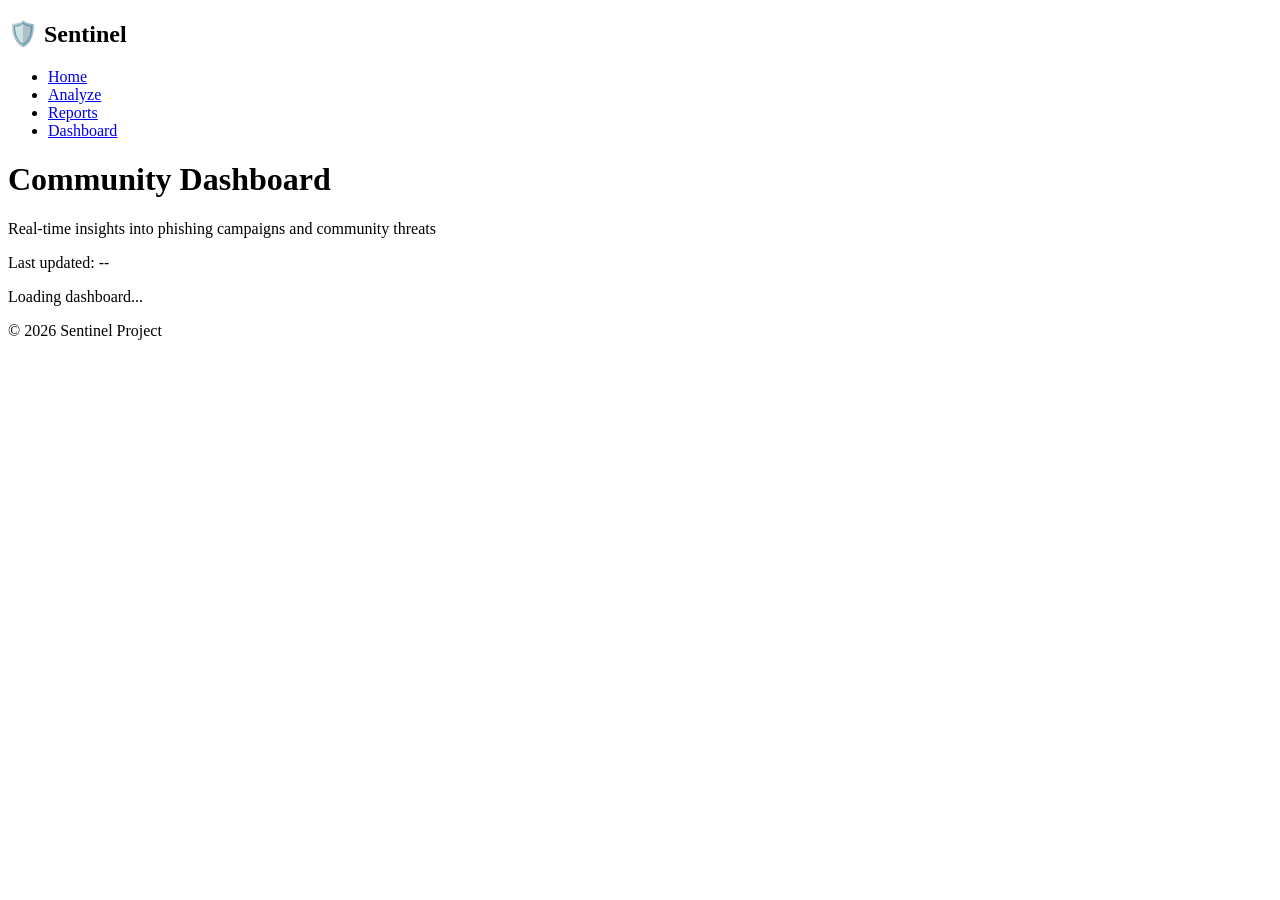
==== frontend/dashboard.html @ 7bdeb4da "frontend skeleton" ====
<!DOCTYPE html>
<html lang="en">
<head>
    <meta charset="UTF-8">
    <meta name="viewport" content="width=device-width, initial-scale=1.0">
    <title>Community Dashboard - Sentinel</title>
    <link rel="stylesheet" href="style.css">
</head>
<body>
    <nav class="navbar">
        <div class="nav-container">
            <h1 class="logo">🛡️ Sentinel</h1>
            <ul class="nav-links">
                <li><a href="index.html">Home</a></li>
                <li><a href="analyze.html">Analyze</a></li>
                <li><a href="reports.html">Reports</a></li>
                <li><a href="dashboard.html" class="active">Dashboard</a></li>
            </ul>
        </div>
    </nav>

    <main class="container">
        <div class="page-header">
            <h1>Community Dashboard</h1>
            <p>Real-time insights into phishing campaigns and community threats</p>
            <div class="last-updated">
                Last updated: <span id="lastUpdated">--</span>
            </div>
        </div>

        <!-- Loading State -->
        <div id="loadingDashboard" class="loading-state">
            <div class="spinner"></div>
            <p>Loading dashboard...</p>
        </div>

        <!-- Dashboard Content -->
        <div id="dashboardContent" class="dashboard-content" style="display: none;">
            
            <!-- Key Metrics -->
            <div class="metrics-grid">
                <div class="metric-card">
                    <div class="metric-icon">📊</div>
                    <div class="metric-details">
                        <div class="metric-value" id="totalThreats">0</div>
                        <div class="metric-label">Active Threats</div>
                        <div class="metric-change" id="threatsChange">--</div>
                    </div>
                </div>

                <div class="metric-card">
                    <div class="metric-icon">👥</div>
                    <div class="metric-details">
                        <div class="metric-value" id="affectedUsers">0</div>
                        <div class="metric-label">Affected Users</div>
                        <div class="metric-change" id="usersChange">--</div>
                    </div>
                </div>

                <div class="metric-card">
                    <div class="metric-icon">🚨</div>
                    <div class="metric-details">
                        <div class="metric-value" id="campaignsDetected">0</div>
                        <div class="metric-label">Campaigns Detected</div>
                        <div class="metric-change" id="campaignsChange">--</div>
                    </div>
                </div>

                <div class="metric-card">
                    <div class="metric-icon">🛡️</div>
                    <div class="metric-details">
                        <div class="metric-value" id="preventedAttacks">0</div>
                        <div class="metric-label">Attacks Prevented</div>
                        <div class="metric-change positive" id="preventedChange">--</div>
                    </div>
                </div>
            </div>

            <!-- Active Campaigns -->
            <div class="dashboard-section">
                <div class="section-header">
                    <h2>🚨 Active Scam Campaigns</h2>
                    <button class="btn btn-sm btn-outline" onclick="refreshDashboard()">Refresh</button>
                </div>
                
                <div id="campaignsContainer" class="campaigns-container">
                    <!-- Campaigns will be dynamically inserted -->
                </div>
            </div>

            <!-- Psychological Tactics Distribution -->
            <div class="dashboard-section">
                <div class="section-header">
                    <h2>🧠 Manipulation Tactics (Last 7 Days)</h2>
                </div>
                
                <div class="tactics-chart">
                    <div class="chart-bar">
                        <div class="bar-label">Fear</div>
                        <div class="bar-container">
                            <div class="bar-fill bar-fear" id="fearBar" style="width: 0%"></div>
                            <span class="bar-value" id="fearCount">0</span>
                        </div>
                    </div>
                    
                    <div class="chart-bar">
                        <div class="bar-label">Authority</div>
                        <div class="bar-container">
                            <div class="bar-fill bar-authority" id="authorityBar" style="width: 0%"></div>
                            <span class="bar-value" id="authorityCount">0</span>
                        </div>
                    </div>
                    
                    <div class="chart-bar">
                        <div class="bar-label">Urgency</div>
                        <div class="bar-container">
                            <div class="bar-fill bar-urgency" id="urgencyBar" style="width: 0%"></div>
                            <span class="bar-value" id="urgencyCount">0</span>
                        </div>
                    </div>
                    
                    <div class="chart-bar">
                        <div class="bar-label">Reward</div>
                        <div class="bar-container">
                            <div class="bar-fill bar-reward" id="rewardBar" style="width: 0%"></div>
                            <span class="bar-value" id="rewardCount">0</span>
                        </div>
                    </div>
                </div>
            </div>

            <!-- Recent Alerts -->
            <div class="dashboard-section">
                <div class="section-header">
                    <h2>📢 Community Advisories</h2>
                </div>
                
                <div id="advisoriesContainer" class="advisories-container">
                    <!-- Advisories will be dynamically inserted -->
                </div>
            </div>

            <!-- Trending Patterns -->
            <div class="dashboard-section">
                <div class="section-header">
                    <h2>📈 Trending Patterns</h2>
                </div>
                
                <div id="patternsContainer" class="patterns-grid">
                    <!-- Pattern cards will be dynamically inserted -->
                </div>
            </div>

        </div>

        <!-- Error State -->
        <div id="errorStateDashboard" class="error-section" style="display: none;">
            <div class="error-card">
                <h3>⚠️ Failed to Load Dashboard</h3>
                <p id="dashboardError"></p>
                <button class="btn btn-secondary" onclick="refreshDashboard()">Retry</button>
            </div>
        </div>
    </main>

    <footer>
        <p>&copy; 2026 Sentinel Project</p>
    </footer>

    <script src="app.js"></script>
    <script src="dashboard.js"></script>
</body>
</html>
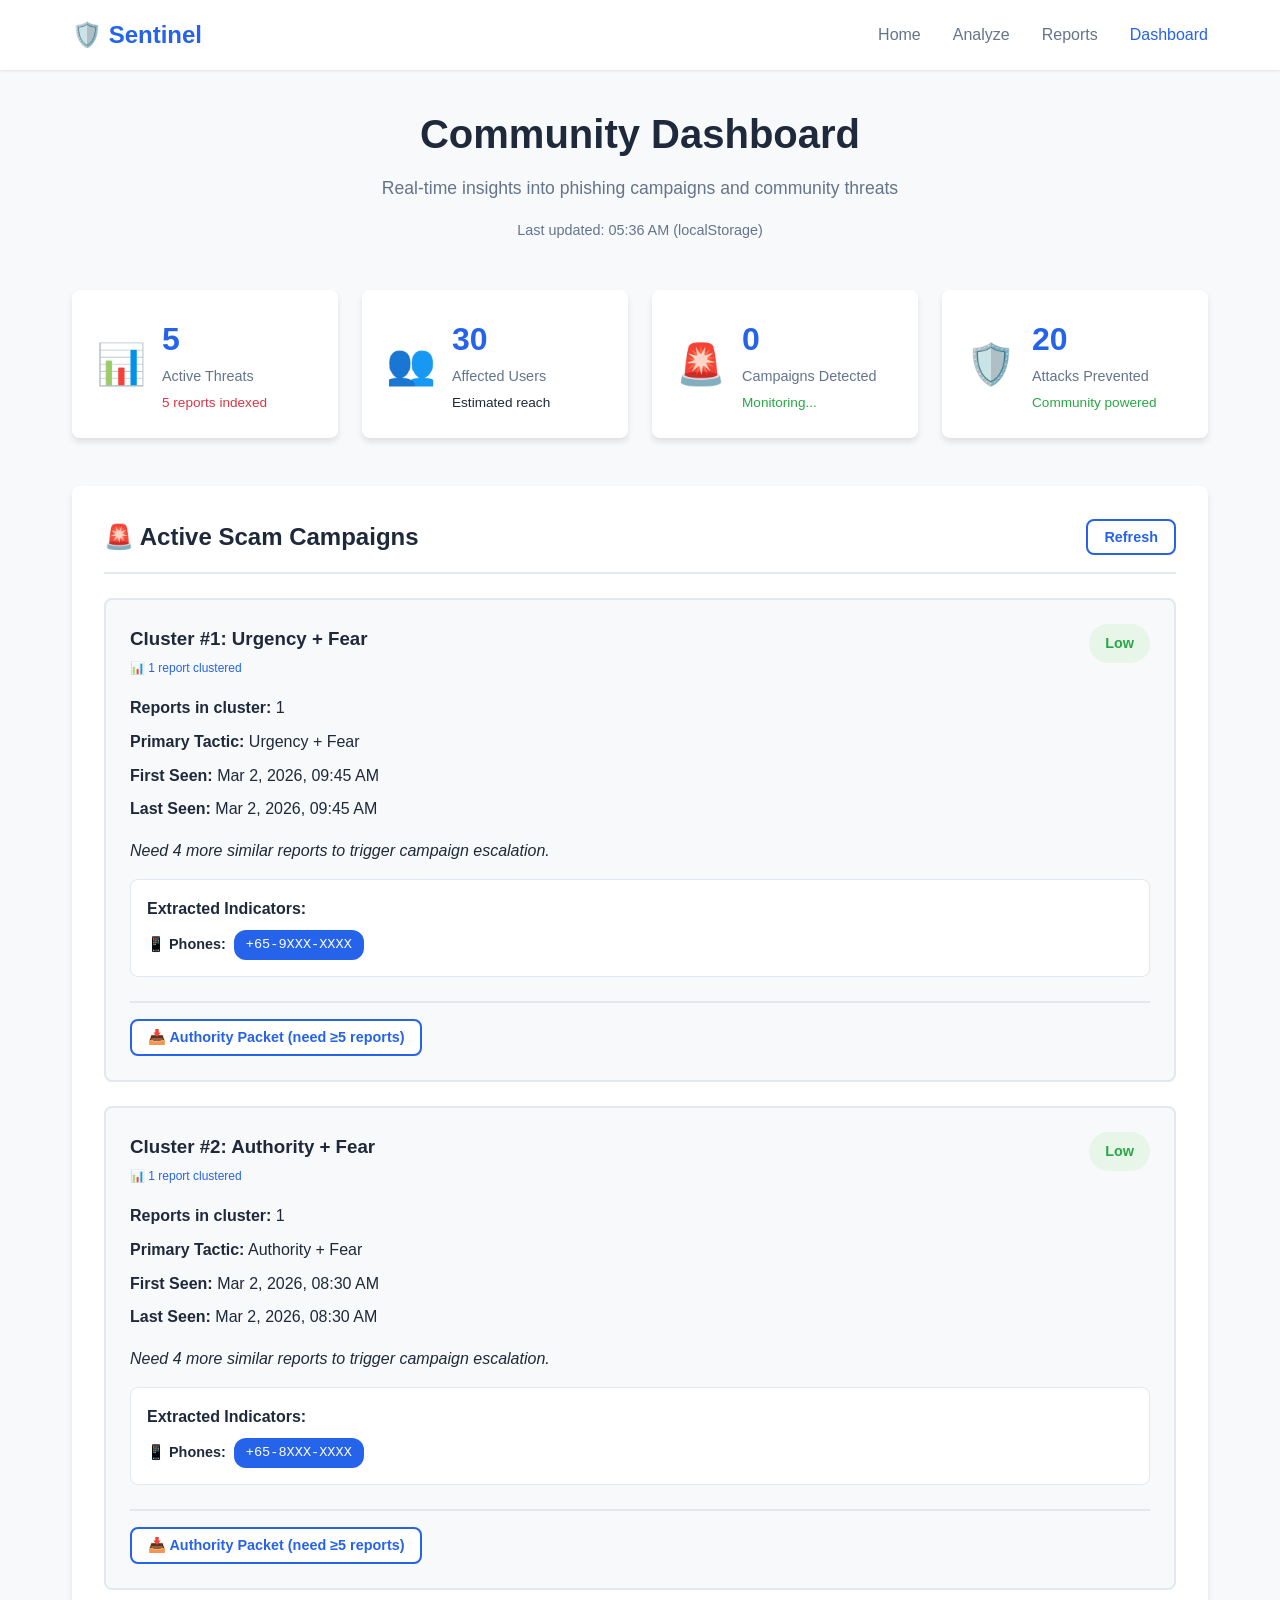
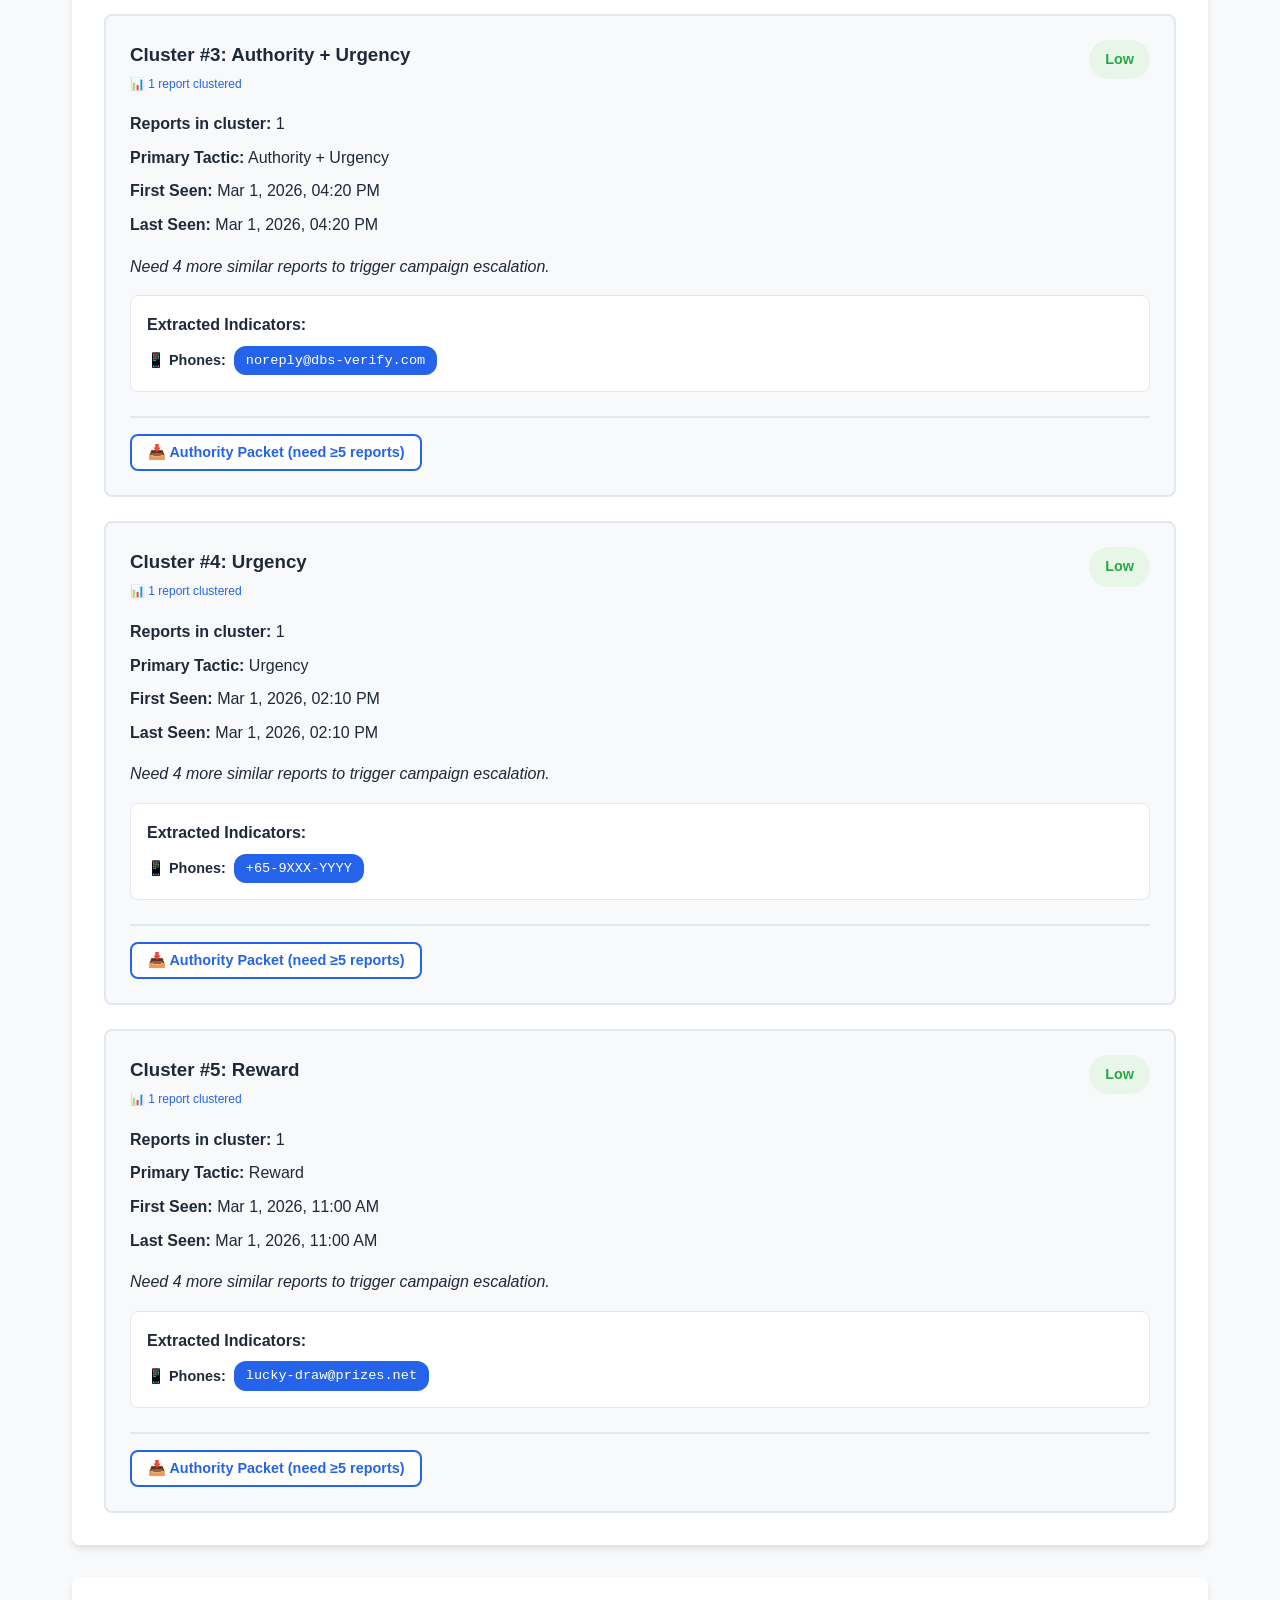
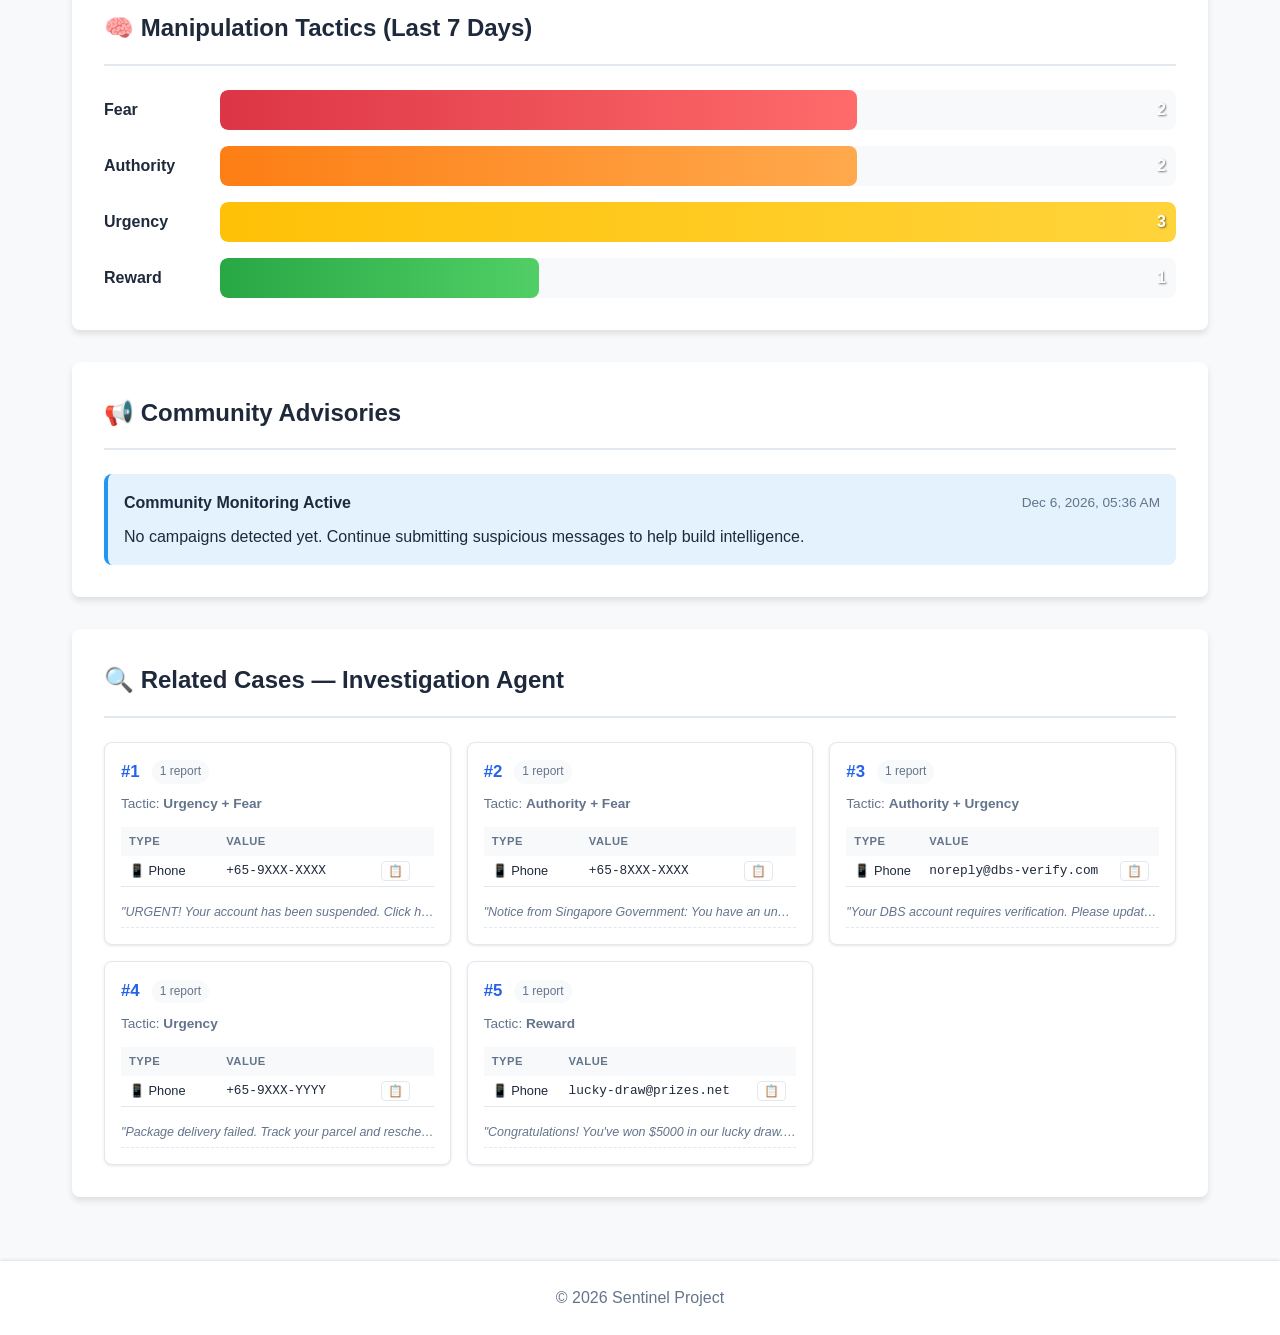
==== commit 14330e84: "fix agentic model" ====
--- a/frontend/dashboard.html
+++ b/frontend/dashboard.html
@@ -140,14 +140,14 @@
                 </div>
             </div>
 
-            <!-- Trending Patterns -->
+            <!-- Related Cases Investigation (Agent 3) -->
             <div class="dashboard-section">
                 <div class="section-header">
-                    <h2>📈 Trending Patterns</h2>
+                    <h2>🔍 Related Cases — Investigation Agent</h2>
                 </div>
                 
                 <div id="patternsContainer" class="patterns-grid">
-                    <!-- Pattern cards will be dynamically inserted -->
+                    <!-- Cluster pattern cards with evidence tables will be dynamically inserted -->
                 </div>
             </div>
 
--- a/frontend/style.css
+++ b/frontend/style.css
@@ -0,0 +1,1542 @@
+/* ===========================
+   CSS Reset & Base Styles
+   =========================== */
+
+* {
+    margin: 0;
+    padding: 0;
+    box-sizing: border-box;
+}
+
+:root {
+    --primary-color: #2563eb;
+    --primary-hover: #1d4ed8;
+    --secondary-color: #64748b;
+    --danger-color: #dc3545;
+    --warning-color: #fd7e14;
+    --success-color: #28a745;
+    --light-bg: #f8f9fa;
+    --dark-text: #1e293b;
+    --border-color: #e2e8f0;
+    --shadow-sm: 0 1px 3px rgba(0, 0, 0, 0.1);
+    --shadow-md: 0 4px 6px rgba(0, 0, 0, 0.1);
+    --shadow-lg: 0 10px 25px rgba(0, 0, 0, 0.15);
+    --radius: 8px;
+    --transition: all 0.3s ease;
+}
+
+body {
+    font-family: -apple-system, BlinkMacSystemFont, 'Segoe UI', Roboto, 'Helvetica Neue', Arial, sans-serif;
+    line-height: 1.6;
+    color: var(--dark-text);
+    background-color: var(--light-bg);
+    min-height: 100vh;
+    display: flex;
+    flex-direction: column;
+}
+
+/* ===========================
+   Navigation Bar
+   =========================== */
+
+.navbar {
+    background: white;
+    box-shadow: var(--shadow-sm);
+    padding: 1rem 0;
+    position: sticky;
+    top: 0;
+    z-index: 100;
+}
+
+.nav-container {
+    max-width: 1200px;
+    margin: 0 auto;
+    padding: 0 2rem;
+    display: flex;
+    justify-content: space-between;
+    align-items: center;
+}
+
+.logo {
+    font-size: 1.5rem;
+    font-weight: 700;
+    color: var(--primary-color);
+}
+
+.nav-links {
+    list-style: none;
+    display: flex;
+    gap: 2rem;
+}
+
+.nav-links a {
+    text-decoration: none;
+    color: var(--secondary-color);
+    font-weight: 500;
+    transition: var(--transition);
+}
+
+.nav-links a:hover,
+.nav-links a.active {
+    color: var(--primary-color);
+}
+
+/* ===========================
+   Main Container
+   =========================== */
+
+main.container {
+    flex: 1;
+    max-width: 1200px;
+    margin: 2rem auto;
+    padding: 0 2rem;
+    width: 100%;
+}
+
+/* ===========================
+   Page Headers
+   =========================== */
+
+.page-header {
+    text-align: center;
+    margin-bottom: 3rem;
+}
+
+.page-header h1 {
+    font-size: 2.5rem;
+    margin-bottom: 0.5rem;
+    color: var(--dark-text);
+}
+
+.page-header p {
+    font-size: 1.1rem;
+    color: var(--secondary-color);
+}
+
+/* ===========================
+   Hero Section (Home Page)
+   =========================== */
+
+.hero {
+    text-align: center;
+    margin-bottom: 4rem;
+}
+
+.hero h1 {
+    font-size: 2.8rem;
+    margin-bottom: 1rem;
+    color: var(--dark-text);
+}
+
+.subtitle {
+    font-size: 1.3rem;
+    color: var(--secondary-color);
+    margin-bottom: 3rem;
+}
+
+.hero-grid {
+    display: grid;
+    grid-template-columns: repeat(auto-fit, minmax(250px, 1fr));
+    gap: 2rem;
+    margin-bottom: 3rem;
+}
+
+.feature-card {
+    background: white;
+    padding: 2rem;
+    border-radius: var(--radius);
+    box-shadow: var(--shadow-md);
+    transition: var(--transition);
+}
+
+.feature-card:hover {
+    transform: translateY(-5px);
+    box-shadow: var(--shadow-lg);
+}
+
+.feature-icon {
+    font-size: 3rem;
+    margin-bottom: 1rem;
+}
+
+.feature-card h3 {
+    margin-bottom: 0.5rem;
+    color: var(--dark-text);
+}
+
+.feature-card p {
+    color: var(--secondary-color);
+}
+
+.cta-section {
+    display: flex;
+    gap: 1rem;
+    justify-content: center;
+    margin-top: 2rem;
+}
+
+/* ===========================
+   Buttons
+   =========================== */
+
+.btn {
+    display: inline-block;
+    padding: 0.75rem 1.5rem;
+    border-radius: var(--radius);
+    text-decoration: none;
+    font-weight: 600;
+    border: none;
+    cursor: pointer;
+    transition: var(--transition);
+    font-size: 1rem;
+}
+
+.btn-primary {
+    background: var(--primary-color);
+    color: white;
+}
+
+.btn-primary:hover {
+    background: var(--primary-hover);
+}
+
+.btn-secondary {
+    background: var(--secondary-color);
+    color: white;
+}
+
+.btn-secondary:hover {
+    background: #475569;
+}
+
+.btn-outline {
+    background: white;
+    color: var(--primary-color);
+    border: 2px solid var(--primary-color);
+}
+
+.btn-outline:hover {
+    background: var(--primary-color);
+    color: white;
+}
+
+.btn-sm {
+    padding: 0.5rem 1rem;
+    font-size: 0.9rem;
+}
+
+.btn-link {
+    background: none;
+    border: none;
+    color: var(--primary-color);
+    cursor: pointer;
+    text-decoration: underline;
+    padding: 0.25rem 0.5rem;
+}
+
+/* ===========================
+   Forms
+   =========================== */
+
+.input-card {
+    background: white;
+    padding: 2rem;
+    border-radius: var(--radius);
+    box-shadow: var(--shadow-md);
+    margin-bottom: 2rem;
+}
+
+.form-group {
+    margin-bottom: 1.5rem;
+}
+
+.form-row {
+    display: grid;
+    grid-template-columns: repeat(auto-fit, minmax(200px, 1fr));
+    gap: 1rem;
+}
+
+.form-group label {
+    display: block;
+    margin-bottom: 0.5rem;
+    font-weight: 600;
+    color: var(--dark-text);
+}
+
+.form-group input,
+.form-group select,
+.form-group textarea {
+    width: 100%;
+    padding: 0.75rem;
+    border: 2px solid var(--border-color);
+    border-radius: var(--radius);
+    font-size: 1rem;
+    transition: var(--transition);
+}
+
+.form-group input:focus,
+.form-group select:focus,
+.form-group textarea:focus {
+    outline: none;
+    border-color: var(--primary-color);
+}
+
+textarea {
+    resize: vertical;
+    font-family: inherit;
+}
+
+.form-options {
+    margin-bottom: 1.5rem;
+}
+
+.accessibility-toggle {
+    display: flex;
+    align-items: center;
+    gap: 0.5rem;
+    padding: 1rem;
+    background: var(--light-bg);
+    border-radius: var(--radius);
+    border: 2px solid var(--border-color);
+}
+
+.accessibility-toggle input[type="checkbox"] {
+    width: auto;
+    cursor: pointer;
+}
+
+.accessibility-toggle label {
+    margin-bottom: 0;
+    cursor: pointer;
+    font-weight: 600;
+    color: var(--dark-text);
+}
+
+.privacy-notice {
+    margin-top: 1rem;
+    padding: 1rem;
+    background: #e8f5e9;
+    border-left: 4px solid var(--success-color);
+    border-radius: var(--radius);
+    font-size: 0.9rem;
+    color: var(--dark-text);
+}
+
+/* ===========================
+   Results Section
+   =========================== */
+
+.results-card {
+    background: white;
+    padding: 2rem;
+    border-radius: var(--radius);
+    box-shadow: var(--shadow-md);
+}
+
+.risk-header {
+    display: flex;
+    justify-content: space-between;
+    align-items: center;
+    margin-bottom: 2rem;
+    padding-bottom: 1rem;
+    border-bottom: 2px solid var(--border-color);
+}
+
+.community-alert-banner {
+    background: #fee2e2;
+    border: 3px solid #ef4444;
+    border-radius: var(--radius);
+    padding: 1.25rem;
+    margin-bottom: 2rem;
+    color: #991b1b;
+    font-weight: 700;
+    font-size: 1.05rem;
+    line-height: 1.6;
+    animation: alertPulse 2s ease-in-out infinite;
+}
+
+.community-alert-banner.campaign-outbreak {
+    background: linear-gradient(135deg, #7f1d1d, #991b1b);
+    border-color: #fca5a5;
+    font-size: 0.95rem;
+    animation: pulse 1.5s ease-in-out infinite;
+}
+
+.community-alert-banner #similarCount {
+    color: #dc2626;
+    font-size: 1.2rem;
+    font-weight: 800;
+}
+
+@keyframes alertPulse {
+    0%, 100% {
+        box-shadow: 0 0 0 rgba(239, 68, 68, 0.4);
+    }
+    50% {
+        box-shadow: 0 0 20px rgba(239, 68, 68, 0.6);
+    }
+}
+
+.risk-badge {
+    padding: 0.5rem 1rem;
+    border-radius: 20px;
+    font-weight: 700;
+    font-size: 0.9rem;
+}
+
+.risk-high {
+    background: #fee;
+    color: var(--danger-color);
+}
+
+.risk-medium {
+    background: #fff3e0;
+    color: var(--warning-color);
+}
+
+.risk-low {
+    background: #e8f5e9;
+    color: var(--success-color);
+}
+
+.result-item {
+    margin-bottom: 2rem;
+}
+
+.result-item h3 {
+    margin-bottom: 1rem;
+    color: var(--dark-text);
+}
+
+.risk-score-display {
+    display: flex;
+    align-items: center;
+    gap: 1rem;
+}
+
+.score-bar {
+    flex: 1;
+    height: 30px;
+    background: var(--light-bg);
+    border-radius: var(--radius);
+    overflow: hidden;
+}
+
+.score-fill {
+    height: 100%;
+    background: var(--danger-color);
+    transition: width 0.8s ease;
+    border-radius: var(--radius);
+}
+
+.score-value {
+    font-size: 1.5rem;
+    font-weight: 700;
+    min-width: 80px;
+}
+
+.tactics-list ul,
+.signals-list ul {
+    list-style: none;
+    padding-left: 0;
+}
+
+.tactics-list li,
+.signals-list li {
+    padding: 0.75rem;
+    background: var(--light-bg);
+    margin-bottom: 0.5rem;
+    border-radius: var(--radius);
+    border-left: 4px solid var(--primary-color);
+}
+
+.intervention-box {
+    background: #fff3cd;
+    padding: 1.5rem;
+    border-radius: var(--radius);
+    border-left: 4px solid var(--warning-color);
+}
+
+.intervention-content {
+    font-size: 1.1rem;
+    line-height: 1.8;
+    white-space: pre-wrap;
+}
+
+.simple-mode-indicator {
+    padding: 0.5rem 1rem;
+    background: #e3f2fd;
+    border: 2px solid #2196f3;
+    border-radius: 20px;
+    font-size: 0.85rem;
+    font-weight: 600;
+    color: #1976d2;
+}
+
+.mode-note {
+    margin-top: 1rem;
+    padding-top: 1rem;
+    border-top: 1px solid rgba(0,0,0,0.1);
+    font-size: 0.9rem;
+    font-style: italic;
+    color: var(--secondary-color);
+}
+
+.technical-info {
+    color: var(--secondary-color);
+    font-size: 0.95rem;
+}
+
+.action-buttons {
+    display: flex;
+    gap: 1rem;
+    margin-top: 2rem;
+    padding-top: 2rem;
+    border-top: 2px solid var(--border-color);
+}
+
+/* ===========================
+   Reports Page
+   =========================== */
+
+.reports-controls {
+    display: flex;
+    gap: 1rem;
+    margin-bottom: 2rem;
+    flex-wrap: wrap;
+    align-items: center;
+}
+
+.search-box {
+    flex: 1;
+    min-width: 250px;
+}
+
+.search-box input {
+    width: 100%;
+    padding: 0.75rem;
+    border: 2px solid var(--border-color);
+    border-radius: var(--radius);
+    font-size: 1rem;
+}
+
+.filter-group {
+    display: flex;
+    align-items: center;
+    gap: 0.5rem;
+}
+
+.filter-group label {
+    font-weight: 600;
+}
+
+.filter-group select {
+    padding: 0.75rem;
+    border: 2px solid var(--border-color);
+    border-radius: var(--radius);
+    font-size: 1rem;
+}
+
+.reports-stats {
+    display: grid;
+    grid-template-columns: repeat(auto-fit, minmax(150px, 1fr));
+    gap: 1rem;
+    margin-bottom: 2rem;
+}
+
+.stat-card {
+    background: white;
+    padding: 1.5rem;
+    border-radius: var(--radius);
+    box-shadow: var(--shadow-sm);
+    text-align: center;
+}
+
+.stat-value {
+    font-size: 2rem;
+    font-weight: 700;
+    color: var(--primary-color);
+}
+
+.stat-high .stat-value {
+    color: var(--danger-color);
+}
+
+.stat-medium .stat-value {
+    color: var(--warning-color);
+}
+
+.stat-low .stat-value {
+    color: var(--success-color);
+}
+
+.stat-label {
+    color: var(--secondary-color);
+    font-size: 0.9rem;
+    margin-top: 0.5rem;
+}
+
+.reports-container {
+    display: grid;
+    gap: 1rem;
+}
+
+.report-card {
+    background: white;
+    padding: 1.5rem;
+    border-radius: var(--radius);
+    box-shadow: var(--shadow-sm);
+    transition: var(--transition);
+}
+
+.report-card:hover {
+    box-shadow: var(--shadow-md);
+}
+
+.report-header {
+    display: flex;
+    justify-content: space-between;
+    align-items: center;
+    margin-bottom: 1rem;
+}
+
+.report-meta {
+    display: flex;
+    gap: 1rem;
+    flex-wrap: wrap;
+    font-size: 0.9rem;
+    color: var(--secondary-color);
+}
+
+.report-id {
+    font-weight: 700;
+    color: var(--primary-color);
+}
+
+.report-type {
+    background: var(--light-bg);
+    padding: 0.25rem 0.5rem;
+    border-radius: 4px;
+    font-weight: 600;
+}
+
+.report-snippet {
+    font-style: italic;
+    color: var(--dark-text);
+    margin-bottom: 1rem;
+    padding: 1rem;
+    background: var(--light-bg);
+    border-radius: var(--radius);
+}
+
+.report-details {
+    display: grid;
+    grid-template-columns: repeat(auto-fit, minmax(200px, 1fr));
+    gap: 1rem;
+    margin-bottom: 1rem;
+}
+
+.detail-item {
+    font-size: 0.95rem;
+}
+
+.report-actions {
+    display: flex;
+    gap: 1rem;
+    padding-top: 1rem;
+    border-top: 1px solid var(--border-color);
+}
+
+/* ===========================
+   Dashboard Page
+   =========================== */
+
+.last-updated {
+    margin-top: 1rem;
+    color: var(--secondary-color);
+    font-size: 0.9rem;
+}
+
+.metrics-grid {
+    display: grid;
+    grid-template-columns: repeat(auto-fit, minmax(220px, 1fr));
+    gap: 1.5rem;
+    margin-bottom: 3rem;
+}
+
+.metric-card {
+    background: white;
+    padding: 1.5rem;
+    border-radius: var(--radius);
+    box-shadow: var(--shadow-md);
+    display: flex;
+    gap: 1rem;
+    align-items: center;
+}
+
+.metric-icon {
+    font-size: 2.5rem;
+}
+
+.metric-details {
+    flex: 1;
+}
+
+.metric-value {
+    font-size: 2rem;
+    font-weight: 700;
+    color: var(--primary-color);
+}
+
+.metric-label {
+    color: var(--secondary-color);
+    font-size: 0.9rem;
+}
+
+.metric-change {
+    font-size: 0.85rem;
+    margin-top: 0.25rem;
+}
+
+.metric-change.positive {
+    color: var(--success-color);
+}
+
+.metric-change.negative {
+    color: var(--danger-color);
+}
+
+.dashboard-section {
+    background: white;
+    padding: 2rem;
+    border-radius: var(--radius);
+    box-shadow: var(--shadow-md);
+    margin-bottom: 2rem;
+}
+
+.section-header {
+    display: flex;
+    justify-content: space-between;
+    align-items: center;
+    margin-bottom: 1.5rem;
+    padding-bottom: 1rem;
+    border-bottom: 2px solid var(--border-color);
+}
+
+.section-header h2 {
+    color: var(--dark-text);
+}
+
+.campaigns-container {
+    display: grid;
+    gap: 1.5rem;
+}
+
+.campaign-card {
+    padding: 1.5rem;
+    border: 2px solid var(--border-color);
+    border-radius: var(--radius);
+    background: var(--light-bg);
+    transition: var(--transition);
+}
+
+.campaign-detected {
+    border-color: var(--danger-color);
+    background: #fee;
+    box-shadow: 0 0 15px rgba(220, 53, 69, 0.3);
+}
+
+.campaign-header {
+    display: flex;
+    justify-content: space-between;
+    align-items: flex-start;
+    margin-bottom: 1rem;
+}
+
+.campaign-badge {
+    background: var(--danger-color);
+    color: white;
+    padding: 0.25rem 0.75rem;
+    border-radius: 20px;
+    font-size: 0.85rem;
+    font-weight: 700;
+    margin-top: 0.5rem;
+    display: inline-block;
+    animation: pulse 2s infinite;
+}
+
+@keyframes pulse {
+    0%, 100% {
+        opacity: 1;
+    }
+    50% {
+        opacity: 0.7;
+    }
+}
+
+.campaign-details p {
+    margin-bottom: 0.5rem;
+    color: var(--dark-text);
+}
+
+.campaign-description {
+    color: var(--secondary-color);
+    font-style: italic;
+    margin-top: 1rem;
+}
+
+.campaign-indicators {
+    margin-top: 1rem;
+    padding: 1rem;
+    background: white;
+    border-radius: var(--radius);
+    border: 1px solid var(--border-color);
+}
+
+.indicator-group {
+    margin-top: 0.5rem;
+    display: flex;
+    flex-wrap: wrap;
+    gap: 0.5rem;
+    align-items: center;
+}
+
+.indicator-label {
+    font-weight: 600;
+    color: var(--dark-text);
+    font-size: 0.9rem;
+}
+
+.indicator-tag {
+    background: var(--primary-color);
+    color: white;
+    padding: 0.25rem 0.75rem;
+    border-radius: 12px;
+    font-size: 0.85rem;
+    font-family: 'Courier New', monospace;
+}
+
+.campaign-actions {
+    display: flex;
+    gap: 0.75rem;
+    margin-top: 1.5rem;
+    padding-top: 1rem;
+    border-top: 2px solid var(--border-color);
+    flex-wrap: wrap;
+}
+
+.tactics-chart {
+    display: grid;
+    gap: 1rem;
+}
+
+.chart-bar {
+    display: grid;
+    grid-template-columns: 100px 1fr;
+    gap: 1rem;
+    align-items: center;
+}
+
+.bar-label {
+    font-weight: 600;
+    color: var(--dark-text);
+}
+
+.bar-container {
+    position: relative;
+    background: var(--light-bg);
+    height: 40px;
+    border-radius: var(--radius);
+    overflow: hidden;
+}
+
+.bar-fill {
+    height: 100%;
+    transition: width 1s ease;
+    border-radius: var(--radius);
+}
+
+.bar-fear {
+    background: linear-gradient(90deg, #dc3545, #ff6b6b);
+}
+
+.bar-authority {
+    background: linear-gradient(90deg, #fd7e14, #ffa94d);
+}
+
+.bar-urgency {
+    background: linear-gradient(90deg, #ffc107, #ffd43b);
+}
+
+.bar-reward {
+    background: linear-gradient(90deg, #28a745, #51cf66);
+}
+
+.bar-value {
+    position: absolute;
+    right: 10px;
+    top: 50%;
+    transform: translateY(-50%);
+    font-weight: 700;
+    color: white;
+    text-shadow: 1px 1px 2px rgba(0, 0, 0, 0.5);
+}
+
+.advisories-container {
+    display: grid;
+    gap: 1rem;
+}
+
+.advisory-card {
+    padding: 1rem;
+    border-radius: var(--radius);
+    border-left: 4px solid;
+}
+
+.advisory-critical {
+    background: #fee;
+    border-color: var(--danger-color);
+}
+
+.advisory-high {
+    background: #fff3e0;
+    border-color: var(--warning-color);
+}
+
+.advisory-medium {
+    background: #e3f2fd;
+    border-color: #2196f3;
+}
+
+.advisory-header {
+    display: flex;
+    justify-content: space-between;
+    align-items: center;
+    margin-bottom: 0.5rem;
+}
+
+.advisory-header h4 {
+    color: var(--dark-text);
+}
+
+.advisory-date {
+    font-size: 0.85rem;
+    color: var(--secondary-color);
+}
+
+.patterns-grid {
+    display: grid;
+    grid-template-columns: repeat(auto-fit, minmax(200px, 1fr));
+    gap: 1rem;
+}
+
+/* ===========================
+   Loading & Empty States
+   =========================== */
+
+.loading-state {
+    display: flex;
+    flex-direction: column;
+    align-items: center;
+    justify-content: center;
+    padding: 4rem;
+}
+
+.spinner {
+    width: 50px;
+    height: 50px;
+    border: 4px solid var(--border-color);
+    border-top-color: var(--primary-color);
+    border-radius: 50%;
+    animation: spin 1s linear infinite;
+}
+
+@keyframes spin {
+    to {
+        transform: rotate(360deg);
+    }
+}
+
+.loading-state p {
+    margin-top: 1rem;
+    color: var(--secondary-color);
+}
+
+.empty-state {
+    display: flex;
+    flex-direction: column;
+    align-items: center;
+    justify-content: center;
+    padding: 4rem;
+    text-align: center;
+}
+
+.empty-icon {
+    font-size: 4rem;
+    margin-bottom: 1rem;
+}
+
+.empty-state h3 {
+    margin-bottom: 0.5rem;
+    color: var(--dark-text);
+}
+
+.empty-state p {
+    color: var(--secondary-color);
+    margin-bottom: 2rem;
+}
+
+.error-section {
+    padding: 2rem;
+}
+
+.error-card {
+    background: #fee;
+    padding: 2rem;
+    border-radius: var(--radius);
+    border-left: 4px solid var(--danger-color);
+    text-align: center;
+}
+
+.error-card h3 {
+    color: var(--danger-color);
+    margin-bottom: 1rem;
+}
+
+.error-card p {
+    color: var(--dark-text);
+    margin-bottom: 1.5rem;
+}
+
+/* ===========================
+   Info Section (Home Page)
+   =========================== */
+
+.info-section {
+    background: white;
+    padding: 3rem 2rem;
+    border-radius: var(--radius);
+    box-shadow: var(--shadow-md);
+    margin-top: 3rem;
+}
+
+.info-section h2 {
+    text-align: center;
+    margin-bottom: 2rem;
+    color: var(--dark-text);
+}
+
+.steps {
+    display: grid;
+    grid-template-columns: repeat(auto-fit, minmax(200px, 1fr));
+    gap: 2rem;
+}
+
+.step {
+    text-align: center;
+}
+
+.step-number {
+    width: 50px;
+    height: 50px;
+    background: var(--primary-color);
+    color: white;
+    border-radius: 50%;
+    display: flex;
+    align-items: center;
+    justify-content: center;
+    font-size: 1.5rem;
+    font-weight: 700;
+    margin: 0 auto 1rem;
+}
+
+.step h4 {
+    margin-bottom: 0.5rem;
+    color: var(--dark-text);
+}
+
+.step p {
+    color: var(--secondary-color);
+    font-size: 0.95rem;
+}
+
+/* ===========================
+   Footer
+   =========================== */
+
+footer {
+    background: white;
+    padding: 1.5rem;
+    text-align: center;
+    color: var(--secondary-color);
+    margin-top: auto;
+    box-shadow: 0 -1px 3px rgba(0, 0, 0, 0.1);
+}
+
+/* ===========================
+   Loader Animation
+   =========================== */
+
+.loader {
+    width: 20px;
+    height: 20px;
+    border: 3px solid white;
+    border-top-color: transparent;
+    border-radius: 50%;
+    animation: spin 0.8s linear infinite;
+}
+
+/* ===========================
+   Utility Classes
+   =========================== */
+
+.text-muted {
+    color: var(--secondary-color);
+}
+
+.text-center {
+    text-align: center;
+}
+
+/* ===========================
+   Responsive Design
+   =========================== */
+
+@media (max-width: 768px) {
+    .nav-container {
+        flex-direction: column;
+        gap: 1rem;
+    }
+
+    .nav-links {
+        gap: 1rem;
+    }
+
+    .hero h1 {
+        font-size: 2rem;
+    }
+
+    .subtitle {
+        font-size: 1.1rem;
+    }
+
+    .page-header h1 {
+        font-size: 2rem;
+    }
+
+    .cta-section {
+        flex-direction: column;
+    }
+
+    .reports-controls {
+        flex-direction: column;
+        align-items: stretch;
+    }
+
+    .action-buttons {
+        flex-direction: column;
+    }
+
+    .chart-bar {
+        grid-template-columns: 80px 1fr;
+    }
+}
+
+/* ===========================
+   Agentic Pipeline Visualization
+   =========================== */
+
+.agent-pipeline {
+    background: linear-gradient(135deg, #0f172a 0%, #1e293b 100%);
+    border-radius: var(--radius);
+    padding: 1.5rem;
+    margin-top: 1.5rem;
+    color: #e2e8f0;
+}
+
+.pipeline-title {
+    color: #38bdf8;
+    font-size: 1.1rem;
+    margin-bottom: 1rem;
+    text-align: center;
+    letter-spacing: 0.5px;
+}
+
+.pipeline-steps {
+    display: flex;
+    flex-direction: column;
+    gap: 0;
+}
+
+.pipeline-step {
+    display: flex;
+    align-items: center;
+    gap: 1rem;
+    padding: 0.75rem 1rem;
+    border-radius: 6px;
+    background: rgba(255, 255, 255, 0.05);
+    border: 1px solid rgba(255, 255, 255, 0.08);
+    transition: all 0.4s ease;
+}
+
+.pipeline-step.step-active {
+    background: rgba(56, 189, 248, 0.15);
+    border-color: #38bdf8;
+    box-shadow: 0 0 15px rgba(56, 189, 248, 0.2);
+    animation: agentPulse 1s ease-in-out infinite;
+}
+
+.pipeline-step.step-done {
+    background: rgba(34, 197, 94, 0.12);
+    border-color: rgba(34, 197, 94, 0.4);
+}
+
+@keyframes agentPulse {
+    0%, 100% { box-shadow: 0 0 5px rgba(56, 189, 248, 0.2); }
+    50% { box-shadow: 0 0 20px rgba(56, 189, 248, 0.4); }
+}
+
+.step-icon {
+    font-size: 1.5rem;
+    min-width: 2rem;
+    text-align: center;
+}
+
+.step-info {
+    flex: 1;
+}
+
+.step-name {
+    font-weight: 600;
+    font-size: 0.95rem;
+    color: #f1f5f9;
+}
+
+.step-desc {
+    font-size: 0.75rem;
+    color: #94a3b8;
+    margin-top: 2px;
+}
+
+.step-status {
+    font-size: 1.2rem;
+    min-width: 2rem;
+    text-align: center;
+}
+
+.pipeline-connector {
+    width: 2px;
+    height: 12px;
+    background: rgba(255, 255, 255, 0.15);
+    margin-left: 2rem;
+}
+
+/* ===========================
+   Authority Packet Modal
+   =========================== */
+
+.modal-overlay {
+    position: fixed;
+    top: 0;
+    left: 0;
+    width: 100%;
+    height: 100%;
+    background: rgba(0, 0, 0, 0.6);
+    display: flex;
+    justify-content: center;
+    align-items: center;
+    z-index: 1000;
+    backdrop-filter: blur(4px);
+}
+
+.authority-packet-modal {
+    background: white;
+    border-radius: 12px;
+    max-width: 700px;
+    width: 90%;
+    max-height: 85vh;
+    overflow-y: auto;
+    box-shadow: 0 25px 50px rgba(0, 0, 0, 0.3);
+}
+
+.modal-header {
+    display: flex;
+    justify-content: space-between;
+    align-items: center;
+    padding: 1.25rem 1.5rem;
+    border-bottom: 2px solid var(--danger-color);
+    background: linear-gradient(135deg, #fef2f2, #fff);
+}
+
+.modal-header h2 {
+    font-size: 1.15rem;
+    color: var(--dark-text);
+}
+
+.modal-close {
+    background: none;
+    border: none;
+    font-size: 1.5rem;
+    cursor: pointer;
+    color: var(--secondary-color);
+    padding: 0.25rem;
+    border-radius: 4px;
+    transition: var(--transition);
+}
+
+.modal-close:hover {
+    background: var(--light-bg);
+    color: var(--danger-color);
+}
+
+.packet-body {
+    padding: 1.5rem;
+}
+
+.packet-section {
+    margin-bottom: 1.5rem;
+}
+
+.packet-section h4 {
+    margin-bottom: 0.75rem;
+    color: var(--dark-text);
+    font-size: 1rem;
+}
+
+.evidence-table {
+    width: 100%;
+    border-collapse: collapse;
+}
+
+.evidence-table td {
+    padding: 0.6rem 1rem;
+    border-bottom: 1px solid var(--border-color);
+    font-size: 0.9rem;
+}
+
+.evidence-table tr:last-child td {
+    border-bottom: none;
+}
+
+.evidence-grid {
+    display: grid;
+    grid-template-columns: 1fr 1fr;
+    gap: 1rem;
+}
+
+.evidence-block {
+    background: var(--light-bg);
+    padding: 1rem;
+    border-radius: 8px;
+    border: 1px solid var(--border-color);
+}
+
+.evidence-block h5 {
+    font-size: 0.85rem;
+    margin-bottom: 0.5rem;
+    color: var(--secondary-color);
+}
+
+.evidence-items {
+    display: flex;
+    flex-wrap: wrap;
+    gap: 0.5rem;
+}
+
+.packet-recommendation {
+    background: #fef3c7;
+    border-left: 4px solid #f59e0b;
+    padding: 1rem;
+    border-radius: 0 6px 6px 0;
+    font-size: 0.9rem;
+    font-weight: 500;
+}
+
+.modal-footer {
+    display: flex;
+    gap: 0.75rem;
+    justify-content: flex-end;
+    padding: 1rem 1.5rem;
+    border-top: 1px solid var(--border-color);
+    background: var(--light-bg);
+    border-radius: 0 0 12px 12px;
+}
+
+/* ===========================
+   Related Cases / Patterns Grid
+   =========================== */
+
+.patterns-grid {
+    display: grid;
+    grid-template-columns: repeat(auto-fill, minmax(320px, 1fr));
+    gap: 1rem;
+}
+
+.pattern-card {
+    background: white;
+    border: 1px solid var(--border-color);
+    border-radius: var(--radius);
+    padding: 1rem;
+    box-shadow: var(--shadow-sm);
+    transition: var(--transition);
+}
+
+.pattern-card:hover {
+    box-shadow: var(--shadow-md);
+    transform: translateY(-2px);
+}
+
+.pattern-card.pattern-campaign {
+    border-color: var(--danger-color);
+    border-width: 2px;
+    background: linear-gradient(135deg, #fff5f5 0%, #ffffff 100%);
+}
+
+.pattern-header {
+    display: flex;
+    align-items: center;
+    gap: 0.75rem;
+    margin-bottom: 0.5rem;
+}
+
+.pattern-id {
+    font-weight: 700;
+    color: var(--primary-color);
+    font-size: 1.05rem;
+}
+
+.pattern-count {
+    background: var(--light-bg);
+    padding: 2px 8px;
+    border-radius: 12px;
+    font-size: 0.75rem;
+    color: var(--secondary-color);
+    font-weight: 500;
+}
+
+.pattern-alert {
+    background: var(--danger-color);
+    color: white;
+    padding: 2px 8px;
+    border-radius: 12px;
+    font-size: 0.7rem;
+    font-weight: 700;
+    letter-spacing: 0.5px;
+    animation: pulse 2s infinite;
+}
+
+.pattern-tactic {
+    font-size: 0.85rem;
+    color: var(--secondary-color);
+    margin-bottom: 0.75rem;
+}
+
+.evidence-mini-table {
+    width: 100%;
+    border-collapse: collapse;
+    margin-bottom: 0.75rem;
+    font-size: 0.8rem;
+}
+
+.evidence-mini-table thead th {
+    background: var(--light-bg);
+    padding: 0.35rem 0.5rem;
+    text-align: left;
+    font-weight: 600;
+    color: var(--secondary-color);
+    font-size: 0.7rem;
+    text-transform: uppercase;
+    letter-spacing: 0.5px;
+}
+
+.evidence-mini-table td {
+    padding: 0.3rem 0.5rem;
+    border-bottom: 1px solid var(--border-color);
+}
+
+.evidence-value {
+    font-family: 'Courier New', monospace;
+    font-weight: 500;
+    color: var(--dark-text);
+    word-break: break-all;
+}
+
+.btn-copy {
+    background: none;
+    border: 1px solid var(--border-color);
+    border-radius: 4px;
+    cursor: pointer;
+    padding: 2px 6px;
+    font-size: 0.75rem;
+    transition: var(--transition);
+}
+
+.btn-copy:hover {
+    background: var(--light-bg);
+    border-color: var(--primary-color);
+}
+
+.pattern-snippets {
+    margin-top: 0.5rem;
+}
+
+.snippet-preview {
+    font-size: 0.78rem;
+    color: var(--secondary-color);
+    font-style: italic;
+    padding: 0.25rem 0;
+    border-bottom: 1px dashed var(--border-color);
+    overflow: hidden;
+    text-overflow: ellipsis;
+    white-space: nowrap;
+}
+
+.snippet-more {
+    font-size: 0.75rem;
+    color: var(--primary-color);
+    font-weight: 600;
+    margin-top: 0.25rem;
+}
+
+.text-sm {
+    font-size: 0.8rem;
+}
+
+/* ===========================
+   Cluster Badge (non-campaign)
+   =========================== */
+
+.cluster-badge {
+    font-size: 0.75rem;
+    color: var(--primary-color);
+    font-weight: 500;
+}
+
+.campaign-escalation-msg {
+    color: var(--danger-color);
+    font-weight: 600;
+    font-size: 0.88rem;
+    margin-top: 0.5rem;
+}
+
+/* ===========================
+   Responsive overrides for new components
+   =========================== */
+
+@media (max-width: 768px) {
+    .evidence-grid {
+        grid-template-columns: 1fr;
+    }
+    
+    .patterns-grid {
+        grid-template-columns: 1fr;
+    }
+    
+    .authority-packet-modal {
+        width: 95%;
+    }
+
+    .pipeline-step {
+        padding: 0.5rem 0.75rem;
+    }
+}
